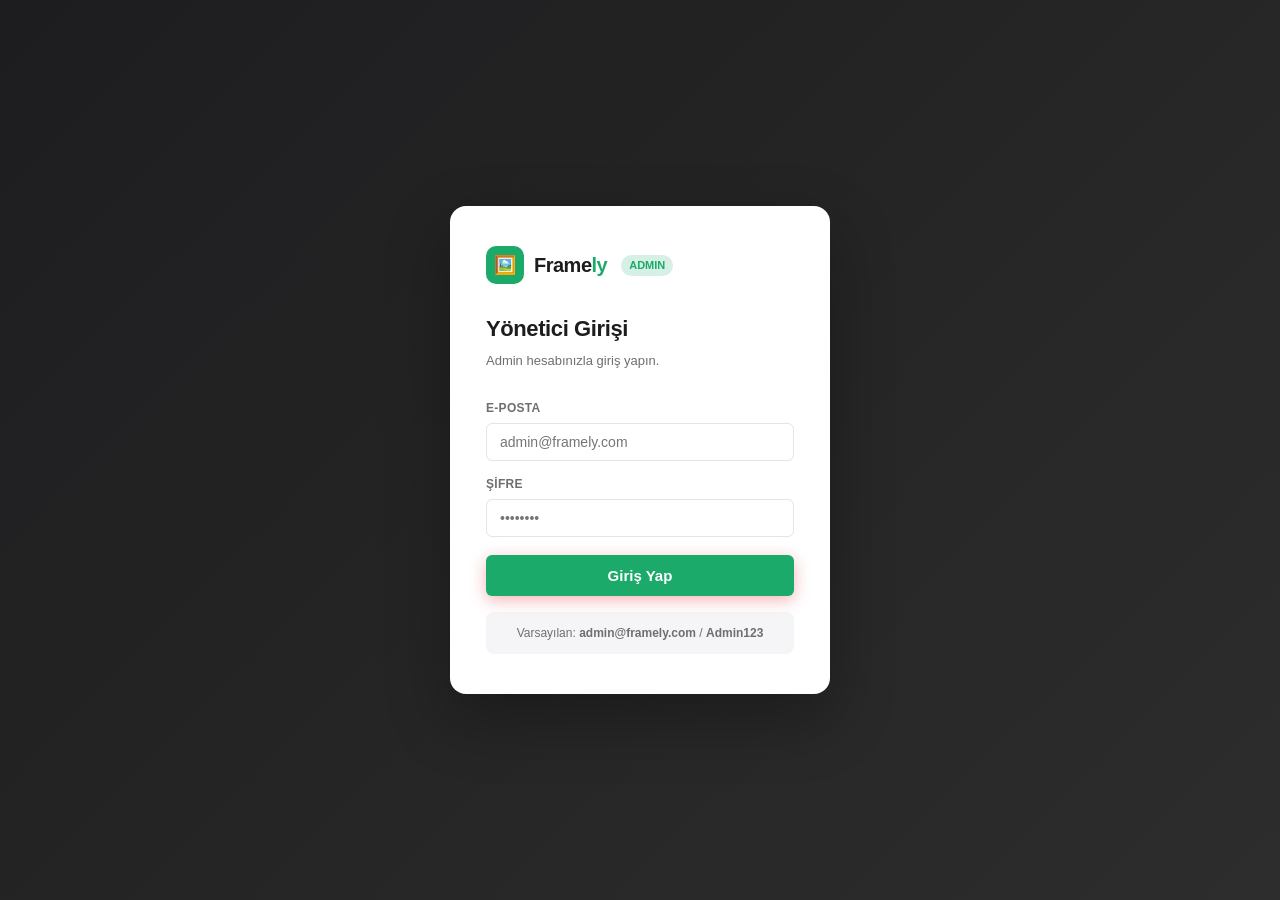
==== admin.html @ cc240ea6 "ilk yukleme" ====
<!DOCTYPE html>
<html lang="tr">
<head>
  <meta charset="UTF-8">
  <meta name="viewport" content="width=device-width, initial-scale=1.0">
  <title>Framely Admin</title>
  <link rel="stylesheet" href="css/admin.css?v=3">
</head>
<body>

<!-- ── LOGIN SCREEN ─────────────────────────────────────────── -->
<div id="loginScreen" style="display:none">
  <div class="login-card">
    <div class="login-logo">
      <div class="login-logo-mark">🖼️</div>
      <span class="login-logo-text">Frame<span>ly</span></span>
      <span class="login-badge">ADMIN</span>
    </div>
    <div class="login-title">Yönetici Girişi</div>
    <div class="login-sub">Admin hesabınızla giriş yapın.</div>

    <form id="loginForm">
      <div class="login-field">
        <label>E-posta</label>
        <input id="loginEmail" type="email" placeholder="admin@framely.com" required autocomplete="email">
      </div>
      <div class="login-field">
        <label>Şifre</label>
        <input id="loginPass" type="password" placeholder="••••••••" required autocomplete="current-password">
      </div>
      <div id="loginError" class="login-error"></div>
      <button type="submit" class="btn-login">Giriş Yap</button>
    </form>

    <div style="margin-top:16px;padding:12px;background:#f5f5f7;border-radius:8px;font-size:12px;color:#6E6E73;text-align:center">
      Varsayılan: <strong>admin@framely.com</strong> / <strong>Admin123</strong>
    </div>
  </div>
</div>

<!-- ── ADMIN APP ─────────────────────────────────────────────── -->
<div id="adminApp">

  <!-- Sidebar -->
  <aside class="admin-sidebar">
    <div class="sidebar-brand">
      <div class="sidebar-logo-mark">🖼️</div>
      <span class="sidebar-logo-text">Frame<span>ly</span></span>
      <span class="sidebar-badge">ADMIN</span>
    </div>

    <nav class="sidebar-nav">
      <div class="nav-section-label">Genel</div>
      <button class="nav-item" data-tab="dashboard">
        <span class="nav-icon">📊</span> Dashboard
      </button>

      <div class="nav-section-label">Yönetim</div>
      <button class="nav-item" data-tab="orders">
        <span class="nav-icon">📦</span> Siparişler
        <span class="nav-badge" id="orderNavBadge" style="display:none">0</span>
      </button>
      <button class="nav-item" data-tab="products">
        <span class="nav-icon">🖼️</span> Ürünler
      </button>
      <button class="nav-item" data-tab="users">
        <span class="nav-icon">👥</span> Kullanıcılar
      </button>

      <div class="nav-section-label">Sistem</div>
      <button class="nav-item" data-tab="settings">
        <span class="nav-icon">⚙️</span> Ayarlar
      </button>
    </nav>
  </aside>

  <!-- Top Header -->
  <header class="admin-header">
    <span id="headerTitle" class="header-title">Dashboard</span>
    <span id="headerEmail" class="header-user"></span>
    <button id="btnSignout" class="btn-signout">Çıkış Yap</button>
  </header>

  <!-- Content -->
  <main class="admin-content">

    <!-- DASHBOARD ──────────────────────────────────────────── -->
    <div id="pane-dashboard" class="content-pane">
      <div class="pane-header">
        <div>
          <div class="pane-title">Dashboard</div>
          <div class="pane-sub">Genel bakış ve özet istatistikler</div>
        </div>
        <a href="/" target="_blank" class="btn btn-ghost">🔗 Siteyi Görüntüle</a>
      </div>

      <!-- Stats -->
      <div class="stats-grid">
        <div class="stat-card">
          <div class="stat-icon red">📦</div>
          <div class="stat-info">
            <div class="stat-value" id="stat-orders">0</div>
            <div class="stat-label">Toplam Sipariş</div>
          </div>
        </div>
        <div class="stat-card">
          <div class="stat-icon green">💰</div>
          <div class="stat-info">
            <div class="stat-value" id="stat-revenue">0 ₺</div>
            <div class="stat-label">Toplam Ciro</div>
          </div>
        </div>
        <div class="stat-card">
          <div class="stat-icon blue">👥</div>
          <div class="stat-info">
            <div class="stat-value" id="stat-users">0</div>
            <div class="stat-label">Kayıtlı Kullanıcı</div>
          </div>
        </div>
        <div class="stat-card">
          <div class="stat-icon purple">🖼️</div>
          <div class="stat-info">
            <div class="stat-value" id="stat-products">0</div>
            <div class="stat-label">Aktif Ürün</div>
          </div>
        </div>
      </div>

      <!-- Pending alert -->
      <div id="pendingAlert" style="background:var(--yellow-bg);border:1px solid #ffe0a0;border-radius:10px;padding:14px 18px;margin-bottom:20px;display:flex;align-items:center;gap:10px;font-size:13px">
        <span style="font-size:20px">⏳</span>
        <div><strong><span id="stat-pending">0</span> sipariş</strong> hazırlanmayı bekliyor.</div>
        <button class="btn btn-ghost btn-sm" style="margin-left:auto" onclick="switchTab('orders');document.getElementById('orderFilter').value='Hazırlanıyor';orderFilter='Hazırlanıyor';renderOrders()">Görüntüle →</button>
      </div>

      <!-- Recent orders -->
      <div class="table-card">
        <div class="table-header">
          <div class="table-title">Son Siparişler</div>
          <button class="btn btn-ghost btn-sm" onclick="switchTab('orders')">Tümünü Gör →</button>
        </div>
        <table>
          <thead>
            <tr>
              <th>Sipariş No</th>
              <th>Müşteri</th>
              <th>Ürün</th>
              <th>Tutar</th>
              <th>Durum</th>
            </tr>
          </thead>
          <tbody id="recentOrdersBody">
            <tr><td colspan="5"><div class="empty-state"><div class="empty-icon">📦</div><div class="empty-title">Henüz sipariş yok</div></div></td></tr>
          </tbody>
        </table>
      </div>
    </div>

    <!-- ORDERS ─────────────────────────────────────────────── -->
    <div id="pane-orders" class="content-pane">
      <div class="pane-header">
        <div>
          <div class="pane-title">Siparişler</div>
          <div class="pane-sub">Tüm müşteri siparişleri ve durumları</div>
        </div>
      </div>

      <div class="table-card">
        <div class="table-header">
          <div class="table-title">Sipariş Listesi</div>
          <div class="table-tools">
            <input id="orderSearch" class="search-input" type="text" placeholder="Ara...">
            <select id="orderFilter" class="filter-select">
              <option value="all">Tüm Durumlar</option>
              <option value="Hazırlanıyor">Hazırlanıyor</option>
              <option value="Baskıda">Baskıda</option>
              <option value="Kargoda">Kargoda</option>
              <option value="Teslim Edildi">Teslim Edildi</option>
              <option value="İptal">İptal</option>
            </select>
          </div>
        </div>
        <table>
          <thead>
            <tr>
              <th>Sipariş No</th>
              <th>Müşteri</th>
              <th>Ürün</th>
              <th>Tutar</th>
              <th>Durum</th>
              <th>Tarih</th>
              <th>İşlemler</th>
            </tr>
          </thead>
          <tbody id="ordersBody">
            <tr><td colspan="7"><div class="empty-state"><div class="empty-icon">📦</div><div class="empty-title">Sipariş bulunamadı</div></div></td></tr>
          </tbody>
        </table>
      </div>
    </div>

    <!-- PRODUCTS ───────────────────────────────────────────── -->
    <div id="pane-products" class="content-pane">
      <div class="pane-header">
        <div>
          <div class="pane-title">Ürünler</div>
          <div class="pane-sub" id="productCount">0 ürün</div>
        </div>
        <div style="display:flex;gap:10px;align-items:center">
          <input id="productSearch" class="search-input" type="text" placeholder="Ürün ara...">
          <button id="btnNewProduct" class="btn btn-primary">+ Yeni Ürün</button>
        </div>
      </div>

      <div id="productsGrid" class="products-grid"></div>
    </div>

    <!-- USERS ──────────────────────────────────────────────── -->
    <div id="pane-users" class="content-pane">
      <div class="pane-header">
        <div>
          <div class="pane-title">Kullanıcılar</div>
          <div class="pane-sub">Kayıtlı müşteriler</div>
        </div>
        <input id="userSearch" class="search-input" type="text" placeholder="İsim veya e-posta ara...">
      </div>

      <div class="table-card">
        <table>
          <thead>
            <tr>
              <th>Kullanıcı</th>
              <th>E-posta</th>
              <th>Siparişler</th>
              <th>Toplam Harcama</th>
              <th>Kayıt Tarihi</th>
            </tr>
          </thead>
          <tbody id="usersBody">
            <tr><td colspan="5"><div class="empty-state"><div class="empty-icon">👤</div><div class="empty-title">Kullanıcı bulunamadı</div></div></td></tr>
          </tbody>
        </table>
      </div>
    </div>

    <!-- SETTINGS ───────────────────────────────────────────── -->
    <div id="pane-settings" class="content-pane">
      <div class="pane-header">
        <div>
          <div class="pane-title">Ayarlar</div>
          <div class="pane-sub">Admin hesap bilgileri</div>
        </div>
      </div>

      <div style="max-width:480px">
        <div class="table-card" style="padding:24px">
          <div class="table-title" style="margin-bottom:20px">Admin Hesap Bilgileri</div>
          <form id="settingsForm">
            <div class="form-group">
              <label>Admin E-postası</label>
              <input id="settingEmail" class="form-input" type="email" required>
            </div>
            <div class="form-group">
              <label>Yeni Şifre <span style="font-weight:400;text-transform:none">(boş bırakırsanız değişmez)</span></label>
              <input id="settingPass" class="form-input" type="password" placeholder="••••••••" minlength="6" autocomplete="new-password">
            </div>
            <div class="form-group">
              <label>Şifre Tekrar</label>
              <input id="settingPassConfirm" class="form-input" type="password" placeholder="••••••••" autocomplete="new-password">
            </div>
            <button type="submit" class="btn btn-primary">Kaydet</button>
          </form>
        </div>

        <div class="table-card" style="padding:24px;margin-top:16px">
          <div class="table-title" style="margin-bottom:8px">Veri Yönetimi</div>
          <div style="font-size:13px;color:var(--text-muted);margin-bottom:16px">LocalStorage'daki verileri sıfırlama işlemleri.</div>
          <div style="display:flex;flex-direction:column;gap:10px">
            <button class="btn btn-danger" onclick="if(confirm('Tüm siparişler silinecek!')){localStorage.removeItem('framely:orders');showToast('Siparişler temizlendi')}">🗑️ Tüm Siparişleri Sil</button>
            <button class="btn btn-danger" onclick="if(confirm('Ürünler varsayılana sıfırlanacak!')){localStorage.removeItem('framely:products');renderProducts();showToast('Ürünler varsayılana sıfırlandı')}">↺ Ürünleri Varsayılana Sıfırla</button>
          </div>
        </div>
      </div>
    </div>

  </main>
</div>

<!-- ── ORDER DETAIL MODAL ────────────────────────────────────── -->
<div id="orderDetailModal" class="modal-overlay">
  <div class="modal" style="max-width:600px">
    <div class="modal-header">
      <div class="modal-title">Sipariş Detayı</div>
      <button class="modal-close" onclick="closeModal('orderDetailModal')">✕</button>
    </div>
    <div class="modal-body">
      <div style="font-family:monospace;font-size:13px;color:var(--text-muted);margin-bottom:16px" id="orderDetailId"></div>

      <div class="order-detail-grid">
        <div class="detail-block">
          <div class="detail-label">Müşteri</div>
          <div class="detail-value" id="orderDetailName"></div>
          <div class="detail-sub" id="orderDetailEmail"></div>
        </div>
        <div class="detail-block">
          <div class="detail-label">Sipariş Tarihi</div>
          <div class="detail-value" id="orderDetailDate"></div>
        </div>
        <div class="detail-block">
          <div class="detail-label">Ürün</div>
          <div class="detail-value" id="orderDetailPreset"></div>
          <div class="detail-sub" id="orderDetailDesc"></div>
        </div>
        <div class="detail-block">
          <div class="detail-label">Ödeme</div>
          <div class="detail-value" id="orderDetailTotal"></div>
          <div class="detail-sub">Kart: <span id="orderDetailCard"></span></div>
        </div>
        <div class="detail-block full">
          <div class="detail-label">Teslimat Adresi</div>
          <div class="detail-value" id="orderDetailAddress"></div>
        </div>
      </div>

      <div style="background:var(--bg);border-radius:10px;padding:16px">
        <div class="detail-label" style="margin-bottom:10px">Sipariş Durumu</div>
        <div class="status-select-group">
          <label>Durum:</label>
          <select id="orderDetailStatus" class="filter-select" style="flex:1">
            <option value="Hazırlanıyor">⏳ Hazırlanıyor</option>
            <option value="Baskıda">🖨️ Baskıda</option>
            <option value="Kargoda">🚚 Kargoda</option>
            <option value="Teslim Edildi">✅ Teslim Edildi</option>
            <option value="İptal">❌ İptal</option>
          </select>
        </div>
      </div>
    </div>
    <div class="modal-footer">
      <button class="btn btn-ghost" onclick="closeModal('orderDetailModal')">İptal</button>
      <button id="btnSaveOrderStatus" class="btn btn-primary">Durumu Kaydet</button>
    </div>
  </div>
</div>

<!-- ── PRODUCT MODAL ─────────────────────────────────────────── -->
<div id="productModal" class="modal-overlay">
  <div class="modal">
    <div class="modal-header">
      <div id="productModalTitle" class="modal-title">Yeni Ürün Ekle</div>
      <button class="modal-close" onclick="closeModal('productModal')">✕</button>
    </div>
    <div class="modal-body">
      <form id="productForm" onsubmit="return false">
        <div class="form-row">
          <div class="form-group">
            <label>Ürün Adı *</label>
            <input id="pName" class="form-input" type="text" placeholder="Klasik 50" required>
          </div>
          <div class="form-group">
            <label>İkon / Emoji</label>
            <input id="pIcon" class="form-input" type="text" placeholder="🖼️">
            <div class="form-hint">Tek emoji veya kısa metin (örn: A3)</div>
          </div>
        </div>

        <div class="form-group">
          <label>Açıklama *</label>
          <input id="pDesc" class="form-input" type="text" placeholder="30x45 cm Poster" required>
        </div>

        <div class="form-row">
          <div class="form-group">
            <label>Fiyat (TL) *</label>
            <input id="pPrice" class="form-input" type="number" min="1" placeholder="179" required>
          </div>
          <div class="form-group">
            <label>Yönelim</label>
            <select id="pOrient" class="form-select">
              <option value="portrait">Dikey (Portrait)</option>
              <option value="landscape">Yatay (Landscape)</option>
            </select>
          </div>
        </div>

        <div style="background:var(--bg);border-radius:8px;padding:16px;margin-bottom:16px">
          <div style="font-size:12px;font-weight:700;color:var(--text-muted);text-transform:uppercase;letter-spacing:.4px;margin-bottom:12px">Grid Yapısı</div>
          <div class="form-row">
            <div class="form-group" style="margin-bottom:0">
              <label>Sütun Sayısı *</label>
              <input id="pCols" class="form-input" type="number" min="1" max="20" placeholder="5" required>
              <div class="form-hint">Yatay hücre sayısı</div>
            </div>
            <div class="form-group" style="margin-bottom:0">
              <label>Satır Sayısı *</label>
              <input id="pRows" class="form-input" type="number" min="1" max="20" placeholder="10" required>
              <div class="form-hint">Dikey hücre sayısı</div>
            </div>
          </div>
          <div style="margin-top:12px;font-size:12px;color:var(--text-muted)">
            → <strong id="cellCountPreview">0</strong> fotoğraf kapasitesi
          </div>
        </div>

        <div class="form-row">
          <div class="form-group">
            <label>Hücre Boşluğu (px)</label>
            <input id="pGap" class="form-input" type="number" min="0" max="20" placeholder="4">
          </div>
          <div class="form-group">
            <label>Kenarlık (px)</label>
            <input id="pPad" class="form-input" type="number" min="0" max="40" placeholder="12">
          </div>
        </div>

        <div class="form-group">
          <label>Durum</label>
          <select id="pActive" class="form-select">
            <option value="true">Aktif (Sitede görünür)</option>
            <option value="false">Pasif (Sitede gizli)</option>
          </select>
        </div>
      </form>
    </div>
    <div class="modal-footer">
      <button class="btn btn-ghost" onclick="closeModal('productModal')">İptal</button>
      <button id="btnSaveProduct" class="btn btn-primary">Kaydet</button>
    </div>
  </div>
</div>

<!-- ── TOAST ─────────────────────────────────────────────────── -->
<div id="toast" class="toast">
  <span class="toast-icon"></span>
  <span class="toast-msg"></span>
</div>

<script src="js/admin.js"></script>
<script>
  // Live cell count preview in product modal
  ['pCols','pRows'].forEach(id => {
    document.getElementById(id).addEventListener('input', () => {
      const c = parseInt(document.getElementById('pCols').value) || 0;
      const r = parseInt(document.getElementById('pRows').value) || 0;
      document.getElementById('cellCountPreview').textContent = c * r;
    });
  });
</script>
</body>
</html>
---- css/admin.css ----
/* ── ADMIN PANEL STYLES ─────────────────────────────────────── */
*, *::before, *::after { margin: 0; padding: 0; box-sizing: border-box; }

:root {
  --bg:          #F5F5F7;
  --surface:     #ffffff;
  --border:      #E5E5E7;
  --text:        #1D1D1F;
  --text-muted:  #6E6E73;
  --accent:      #1BAA6A;
  --accent-dark: #14834F;
  --accent-bg:   #D6F0E5;
  --sidebar-bg:  #1D1D1F;
  --sidebar-w:   220px;
  --header-h:    56px;
  --radius:      10px;
  --radius-sm:   6px;
  --shadow:      0 1px 3px rgba(0,0,0,.08), 0 1px 2px rgba(0,0,0,.04);
  --shadow-md:   0 4px 16px rgba(0,0,0,.10), 0 1px 4px rgba(0,0,0,.05);
  --green:       #34C759;
  --green-bg:    #E8F8ED;
  --blue:        #007AFF;
  --blue-bg:     #E5F0FF;
  --yellow:      #FF9500;
  --yellow-bg:   #FFF3E0;
  --purple:      #AF52DE;
  --purple-bg:   #F5E8FF;
}

body {
  font-family: -apple-system, BlinkMacSystemFont, 'Segoe UI', sans-serif;
  background: var(--bg);
  color: var(--text);
  font-size: 14px;
  line-height: 1.5;
}

/* ── LOGIN ──────────────────────────────────────────────────── */
#loginScreen {
  min-height: 100vh;
  display: flex;
  align-items: center;
  justify-content: center;
  background: linear-gradient(135deg, #1D1D1F 0%, #2D2D2D 100%);
}

.login-card {
  background: var(--surface);
  border-radius: 16px;
  padding: 40px 36px;
  width: 380px;
  box-shadow: 0 24px 64px rgba(0,0,0,.3);
}

.login-logo {
  display: flex;
  align-items: center;
  gap: 10px;
  margin-bottom: 28px;
}

.login-logo-mark {
  width: 38px;
  height: 38px;
  background: var(--accent);
  border-radius: 10px;
  display: flex;
  align-items: center;
  justify-content: center;
  font-size: 18px;
}

.login-logo-text {
  font-size: 20px;
  font-weight: 700;
  letter-spacing: -.5px;
}

.login-logo-text span { color: var(--accent); }

.login-badge {
  font-size: 11px;
  font-weight: 600;
  background: var(--accent-bg);
  color: var(--accent);
  padding: 2px 8px;
  border-radius: 20px;
  margin-left: 4px;
}

.login-title {
  font-size: 22px;
  font-weight: 700;
  letter-spacing: -.4px;
  margin-bottom: 6px;
}

.login-sub {
  font-size: 13px;
  color: var(--text-muted);
  margin-bottom: 28px;
}

.login-field {
  margin-bottom: 14px;
}

.login-field label {
  display: block;
  font-size: 12px;
  font-weight: 600;
  color: var(--text-muted);
  margin-bottom: 6px;
  text-transform: uppercase;
  letter-spacing: .3px;
}

.login-field input {
  width: 100%;
  padding: 10px 13px;
  border: 1.5px solid var(--border);
  border-radius: var(--radius-sm);
  font-size: 14px;
  transition: border-color .15s, box-shadow .15s;
  outline: none;
  background: var(--surface);
  color: var(--text);
}

.login-field input:focus {
  border-color: var(--accent);
  box-shadow: 0 0 0 3px rgba(232,64,64,.15);
}

.login-error {
  font-size: 13px;
  color: var(--accent-dark);
  background: var(--accent-bg);
  border: 1px solid #f5c6c0;
  border-radius: var(--radius-sm);
  padding: 10px 13px;
  margin-bottom: 14px;
  display: none;
}

.login-error.visible { display: block; }

.btn-login {
  width: 100%;
  padding: 12px;
  background: var(--accent);
  color: #fff;
  border: none;
  border-radius: var(--radius-sm);
  font-size: 15px;
  font-weight: 600;
  cursor: pointer;
  transition: background .15s, transform .1s, box-shadow .15s;
  box-shadow: 0 4px 16px rgba(232,64,64,.4);
  margin-top: 4px;
}

.btn-login:hover {
  background: var(--accent-dark);
  transform: translateY(-1px);
  box-shadow: 0 6px 20px rgba(232,64,64,.5);
}

/* ── MAIN LAYOUT ────────────────────────────────────────────── */
#adminApp { display: none; min-height: 100vh; }

.admin-header {
  position: fixed;
  top: 0;
  left: 0;
  right: 0;
  height: var(--header-h);
  background: var(--sidebar-bg);
  display: flex;
  align-items: center;
  padding: 0 20px 0 var(--sidebar-w);
  z-index: 100;
  border-bottom: 1px solid rgba(255,255,255,.06);
  gap: 12px;
}

.header-title {
  font-size: 14px;
  font-weight: 600;
  color: rgba(255,255,255,.7);
  flex: 1;
}

.header-user {
  font-size: 13px;
  color: rgba(255,255,255,.5);
}

.btn-signout {
  font-size: 12px;
  font-weight: 600;
  color: rgba(255,255,255,.5);
  background: rgba(255,255,255,.07);
  border: 1px solid rgba(255,255,255,.1);
  border-radius: 6px;
  padding: 6px 12px;
  cursor: pointer;
  transition: all .15s;
}

.btn-signout:hover {
  background: rgba(255,255,255,.12);
  color: #fff;
}

/* ── SIDEBAR ────────────────────────────────────────────────── */
.admin-sidebar {
  position: fixed;
  top: 0;
  left: 0;
  width: var(--sidebar-w);
  height: 100vh;
  background: var(--sidebar-bg);
  padding-top: var(--header-h);
  border-right: 1px solid rgba(255,255,255,.06);
  z-index: 90;
  display: flex;
  flex-direction: column;
}

.sidebar-brand {
  padding: 20px 16px 8px;
  display: flex;
  align-items: center;
  gap: 9px;
  border-bottom: 1px solid rgba(255,255,255,.06);
  margin-bottom: 8px;
  position: absolute;
  top: 0;
  left: 0;
  right: 0;
  height: var(--header-h);
}

.sidebar-logo-mark {
  width: 30px;
  height: 30px;
  background: var(--accent);
  border-radius: 8px;
  display: flex;
  align-items: center;
  justify-content: center;
  font-size: 14px;
  flex-shrink: 0;
}

.sidebar-logo-text {
  font-size: 16px;
  font-weight: 700;
  color: #fff;
  letter-spacing: -.4px;
}

.sidebar-logo-text span { color: var(--accent); }

.sidebar-badge {
  font-size: 9px;
  font-weight: 700;
  background: var(--accent);
  color: #fff;
  padding: 2px 6px;
  border-radius: 4px;
  letter-spacing: .3px;
}

.sidebar-nav {
  padding: 8px 10px;
  flex: 1;
  overflow-y: auto;
}

.nav-section-label {
  font-size: 10px;
  font-weight: 700;
  color: rgba(255,255,255,.3);
  text-transform: uppercase;
  letter-spacing: .8px;
  padding: 12px 8px 6px;
}

.nav-item {
  display: flex;
  align-items: center;
  gap: 10px;
  padding: 9px 10px;
  border-radius: 8px;
  color: rgba(255,255,255,.55);
  cursor: pointer;
  transition: all .15s;
  font-size: 13px;
  font-weight: 500;
  border: none;
  background: none;
  width: 100%;
  text-align: left;
  margin-bottom: 2px;
}

.nav-item:hover {
  background: rgba(255,255,255,.07);
  color: rgba(255,255,255,.85);
}

.nav-item.active {
  background: var(--accent);
  color: #fff;
}

.nav-item .nav-icon {
  font-size: 15px;
  width: 20px;
  text-align: center;
  flex-shrink: 0;
}

.nav-badge {
  margin-left: auto;
  background: var(--accent);
  color: #fff;
  font-size: 10px;
  font-weight: 700;
  min-width: 18px;
  height: 18px;
  border-radius: 9px;
  display: flex;
  align-items: center;
  justify-content: center;
  padding: 0 5px;
}

.nav-item.active .nav-badge {
  background: rgba(255,255,255,.25);
}

/* ── MAIN CONTENT ───────────────────────────────────────────── */
.admin-content {
  margin-left: var(--sidebar-w);
  padding-top: var(--header-h);
  min-height: 100vh;
}

.content-pane {
  display: none;
  padding: 28px;
}

.content-pane.active { display: block; }

.pane-header {
  display: flex;
  align-items: center;
  justify-content: space-between;
  margin-bottom: 24px;
  flex-wrap: wrap;
  gap: 12px;
}

.pane-title {
  font-size: 22px;
  font-weight: 700;
  letter-spacing: -.4px;
}

.pane-sub {
  font-size: 13px;
  color: var(--text-muted);
  margin-top: 2px;
}

/* ── BUTTONS ────────────────────────────────────────────────── */
.btn {
  display: inline-flex;
  align-items: center;
  gap: 6px;
  padding: 8px 16px;
  border-radius: var(--radius-sm);
  font-size: 13px;
  font-weight: 600;
  cursor: pointer;
  transition: all .15s;
  border: none;
  text-decoration: none;
  white-space: nowrap;
}

.btn-primary {
  background: var(--accent);
  color: #fff;
  box-shadow: 0 2px 8px rgba(232,64,64,.3);
}

.btn-primary:hover {
  background: var(--accent-dark);
  transform: translateY(-1px);
  box-shadow: 0 4px 12px rgba(232,64,64,.4);
}

.btn-ghost {
  background: var(--surface);
  color: var(--text);
  border: 1.5px solid var(--border);
}

.btn-ghost:hover { background: var(--bg); }

.btn-danger {
  background: var(--accent-bg);
  color: var(--accent-dark);
  border: 1px solid #f5c6c0;
}

.btn-danger:hover { background: #fcd7d5; }

.btn-sm {
  padding: 5px 10px;
  font-size: 12px;
}

/* ── STAT CARDS ─────────────────────────────────────────────── */
.stats-grid {
  display: grid;
  grid-template-columns: repeat(4, 1fr);
  gap: 16px;
  margin-bottom: 28px;
}

.stat-card {
  background: var(--surface);
  border-radius: var(--radius);
  padding: 20px;
  box-shadow: var(--shadow);
  border: 1px solid var(--border);
  display: flex;
  align-items: flex-start;
  gap: 14px;
}

.stat-icon {
  width: 44px;
  height: 44px;
  border-radius: 10px;
  display: flex;
  align-items: center;
  justify-content: center;
  font-size: 20px;
  flex-shrink: 0;
}

.stat-icon.red    { background: var(--accent-bg); }
.stat-icon.green  { background: var(--green-bg); }
.stat-icon.blue   { background: var(--blue-bg); }
.stat-icon.purple { background: var(--purple-bg); }
.stat-icon.yellow { background: var(--yellow-bg); }

.stat-info {}
.stat-value {
  font-size: 24px;
  font-weight: 700;
  letter-spacing: -.5px;
  line-height: 1.2;
}

.stat-label {
  font-size: 12px;
  color: var(--text-muted);
  margin-top: 2px;
}

/* ── TABLES ─────────────────────────────────────────────────── */
.table-card {
  background: var(--surface);
  border-radius: var(--radius);
  box-shadow: var(--shadow);
  border: 1px solid var(--border);
  overflow: hidden;
}

.table-header {
  display: flex;
  align-items: center;
  justify-content: space-between;
  padding: 16px 20px;
  border-bottom: 1px solid var(--border);
  flex-wrap: wrap;
  gap: 10px;
}

.table-title {
  font-size: 15px;
  font-weight: 700;
}

.table-tools {
  display: flex;
  align-items: center;
  gap: 8px;
}

.search-input {
  padding: 7px 12px 7px 32px;
  border: 1.5px solid var(--border);
  border-radius: var(--radius-sm);
  font-size: 13px;
  outline: none;
  background: var(--bg) url("data:image/svg+xml,%3Csvg xmlns='http://www.w3.org/2000/svg' width='14' height='14' viewBox='0 0 24 24' fill='none' stroke='%236E6E73' stroke-width='2'%3E%3Ccircle cx='11' cy='11' r='8'/%3E%3Cpath d='m21 21-4.35-4.35'/%3E%3C/svg%3E") no-repeat 10px center;
  width: 200px;
  transition: border-color .15s;
}

.search-input:focus { border-color: var(--accent); }

.filter-select {
  padding: 7px 28px 7px 10px;
  border: 1.5px solid var(--border);
  border-radius: var(--radius-sm);
  font-size: 13px;
  outline: none;
  background: var(--bg);
  cursor: pointer;
  appearance: none;
  background-image: url("data:image/svg+xml,%3Csvg xmlns='http://www.w3.org/2000/svg' width='12' height='12' viewBox='0 0 24 24' fill='none' stroke='%236E6E73' stroke-width='2'%3E%3Cpath d='M6 9l6 6 6-6'/%3E%3C/svg%3E");
  background-repeat: no-repeat;
  background-position: right 8px center;
}

.filter-select:focus { border-color: var(--accent); outline: none; }

table {
  width: 100%;
  border-collapse: collapse;
}

th {
  text-align: left;
  padding: 10px 16px;
  font-size: 11px;
  font-weight: 700;
  color: var(--text-muted);
  text-transform: uppercase;
  letter-spacing: .4px;
  border-bottom: 1px solid var(--border);
  background: var(--bg);
  white-space: nowrap;
}

td {
  padding: 12px 16px;
  border-bottom: 1px solid var(--border);
  font-size: 13px;
  vertical-align: middle;
}

tr:last-child td { border-bottom: none; }
tr:hover td { background: var(--bg); }

.td-actions { display: flex; gap: 6px; align-items: center; }

/* ── STATUS BADGES ──────────────────────────────────────────── */
.status-badge {
  display: inline-flex;
  align-items: center;
  gap: 5px;
  padding: 3px 9px;
  border-radius: 20px;
  font-size: 11px;
  font-weight: 600;
  white-space: nowrap;
}

.status-badge::before {
  content: '';
  width: 6px;
  height: 6px;
  border-radius: 50%;
  background: currentColor;
  flex-shrink: 0;
}

.status-hazirlaniyor { background: var(--yellow-bg); color: var(--yellow); }
.status-baskida      { background: var(--blue-bg);   color: var(--blue); }
.status-kargoda      { background: var(--purple-bg); color: var(--purple); }
.status-teslim       { background: var(--green-bg);  color: var(--green); }
.status-iptal        { background: #f5f5f5;          color: #999; }

/* ── PRODUCTS GRID ──────────────────────────────────────────── */
.products-grid {
  display: grid;
  grid-template-columns: repeat(auto-fill, minmax(260px, 1fr));
  gap: 16px;
}

.product-card {
  background: var(--surface);
  border-radius: var(--radius);
  box-shadow: var(--shadow);
  border: 1px solid var(--border);
  overflow: hidden;
  transition: box-shadow .15s, transform .15s;
}

.product-card:hover {
  box-shadow: var(--shadow-md);
  transform: translateY(-2px);
}

.product-card-preview {
  height: 130px;
  background: var(--bg);
  display: flex;
  align-items: center;
  justify-content: center;
  position: relative;
  overflow: hidden;
}

.product-preview-grid {
  display: grid;
  gap: 2px;
  padding: 8px;
  width: 100px;
  height: 110px;
}

.product-preview-cell {
  background: var(--border);
  border-radius: 1px;
}

.product-preview-cell:nth-child(3n+1) { background: #A8D8C0; }
.product-preview-cell:nth-child(3n+2) { background: #E8E8F0; }
.product-preview-cell:nth-child(3n+3) { background: #C5E8D0; }

.product-card-body {
  padding: 16px;
}

.product-card-header {
  display: flex;
  align-items: flex-start;
  justify-content: space-between;
  gap: 8px;
  margin-bottom: 8px;
}

.product-icon {
  width: 34px;
  height: 34px;
  background: var(--accent-bg);
  border-radius: 8px;
  display: flex;
  align-items: center;
  justify-content: center;
  font-size: 16px;
  flex-shrink: 0;
}

.product-name {
  font-size: 14px;
  font-weight: 700;
  letter-spacing: -.2px;
}

.product-desc {
  font-size: 12px;
  color: var(--text-muted);
  margin-bottom: 10px;
}

.product-meta {
  display: flex;
  align-items: center;
  justify-content: space-between;
  margin-bottom: 14px;
}

.product-price {
  font-size: 18px;
  font-weight: 800;
  color: var(--accent);
  letter-spacing: -.4px;
}

.product-cells {
  font-size: 12px;
  color: var(--text-muted);
  background: var(--bg);
  padding: 3px 8px;
  border-radius: 4px;
}

.product-actions {
  display: flex;
  gap: 8px;
}

.product-status-badge {
  display: inline-flex;
  align-items: center;
  gap: 4px;
  padding: 2px 7px;
  border-radius: 4px;
  font-size: 10px;
  font-weight: 700;
  text-transform: uppercase;
  letter-spacing: .3px;
}

.product-status-badge.active   { background: var(--green-bg);  color: var(--green); }
.product-status-badge.inactive { background: var(--bg);       color: var(--text-muted); border: 1px solid var(--border); }

/* ── MODAL ──────────────────────────────────────────────────── */
.modal-overlay {
  display: none;
  position: fixed;
  inset: 0;
  background: rgba(0,0,0,.5);
  backdrop-filter: blur(4px);
  -webkit-backdrop-filter: blur(4px);
  z-index: 1000;
  align-items: center;
  justify-content: center;
  padding: 20px;
}

.modal-overlay.open { display: flex; }

.modal {
  background: var(--surface);
  border-radius: 14px;
  width: 100%;
  max-width: 560px;
  max-height: 90vh;
  overflow-y: auto;
  box-shadow: 0 24px 64px rgba(0,0,0,.25);
}

.modal-header {
  display: flex;
  align-items: center;
  justify-content: space-between;
  padding: 20px 24px 16px;
  border-bottom: 1px solid var(--border);
  position: sticky;
  top: 0;
  background: var(--surface);
  z-index: 1;
}

.modal-title { font-size: 17px; font-weight: 700; }

.modal-close {
  width: 30px;
  height: 30px;
  border-radius: 8px;
  background: var(--bg);
  border: none;
  cursor: pointer;
  display: flex;
  align-items: center;
  justify-content: center;
  font-size: 18px;
  color: var(--text-muted);
  transition: background .15s;
}

.modal-close:hover { background: var(--border); }

.modal-body { padding: 24px; }

.modal-footer {
  display: flex;
  gap: 10px;
  justify-content: flex-end;
  padding: 16px 24px;
  border-top: 1px solid var(--border);
}

/* ── FORM ───────────────────────────────────────────────────── */
.form-row {
  display: grid;
  grid-template-columns: 1fr 1fr;
  gap: 14px;
}

.form-group {
  margin-bottom: 16px;
}

.form-group label {
  display: block;
  font-size: 11px;
  font-weight: 700;
  color: var(--text-muted);
  text-transform: uppercase;
  letter-spacing: .4px;
  margin-bottom: 6px;
}

.form-input, .form-select {
  width: 100%;
  padding: 9px 12px;
  border: 1.5px solid var(--border);
  border-radius: var(--radius-sm);
  font-size: 13px;
  outline: none;
  background: var(--surface);
  color: var(--text);
  transition: border-color .15s, box-shadow .15s;
}

.form-input:focus, .form-select:focus {
  border-color: var(--accent);
  box-shadow: 0 0 0 3px rgba(232,64,64,.12);
}

.form-hint {
  font-size: 11px;
  color: var(--text-muted);
  margin-top: 4px;
}

/* ── ORDER DETAIL MODAL ─────────────────────────────────────── */
.order-detail-grid {
  display: grid;
  grid-template-columns: 1fr 1fr;
  gap: 14px;
  margin-bottom: 20px;
}

.detail-block {
  background: var(--bg);
  border-radius: 8px;
  padding: 14px;
}

.detail-block.full { grid-column: 1/-1; }

.detail-label {
  font-size: 10px;
  font-weight: 700;
  color: var(--text-muted);
  text-transform: uppercase;
  letter-spacing: .4px;
  margin-bottom: 6px;
}

.detail-value {
  font-size: 14px;
  font-weight: 600;
}

.detail-sub {
  font-size: 12px;
  color: var(--text-muted);
  margin-top: 2px;
}

.status-select-group {
  display: flex;
  gap: 8px;
  align-items: center;
  margin-top: 16px;
}

.status-select-group label {
  font-size: 13px;
  font-weight: 600;
  white-space: nowrap;
}

/* ── USER TABLE ─────────────────────────────────────────────── */
.user-avatar {
  width: 32px;
  height: 32px;
  border-radius: 50%;
  background: var(--accent);
  color: #fff;
  display: flex;
  align-items: center;
  justify-content: center;
  font-size: 13px;
  font-weight: 700;
}

.user-info { display: flex; align-items: center; gap: 10px; }

/* ── EMPTY STATE ────────────────────────────────────────────── */
.empty-state {
  text-align: center;
  padding: 56px 20px;
  color: var(--text-muted);
}

.empty-icon { font-size: 40px; margin-bottom: 12px; }
.empty-title { font-size: 16px; font-weight: 700; color: var(--text); margin-bottom: 6px; }
.empty-desc { font-size: 13px; }

/* ── ALERT TOAST ────────────────────────────────────────────── */
.toast {
  position: fixed;
  bottom: 24px;
  right: 24px;
  background: #1D1D1F;
  color: #fff;
  padding: 12px 18px;
  border-radius: 10px;
  font-size: 13px;
  font-weight: 500;
  box-shadow: 0 8px 24px rgba(0,0,0,.25);
  z-index: 9999;
  display: flex;
  align-items: center;
  gap: 8px;
  transform: translateY(80px);
  opacity: 0;
  transition: transform .25s, opacity .25s;
}

.toast.show {
  transform: translateY(0);
  opacity: 1;
}

.toast.success .toast-icon::before { content: '✅'; }
.toast.error   .toast-icon::before { content: '❌'; }
.toast.info    .toast-icon::before { content: 'ℹ️'; }

/* ── RESPONSIVE ─────────────────────────────────────────────── */
@media (max-width: 1100px) {
  .stats-grid { grid-template-columns: repeat(2, 1fr); }
}

@media (max-width: 768px) {
  :root { --sidebar-w: 0px; }
  .admin-sidebar { transform: translateX(-220px); }
  .admin-header  { padding-left: 16px; }
  .stats-grid    { grid-template-columns: 1fr 1fr; }
}
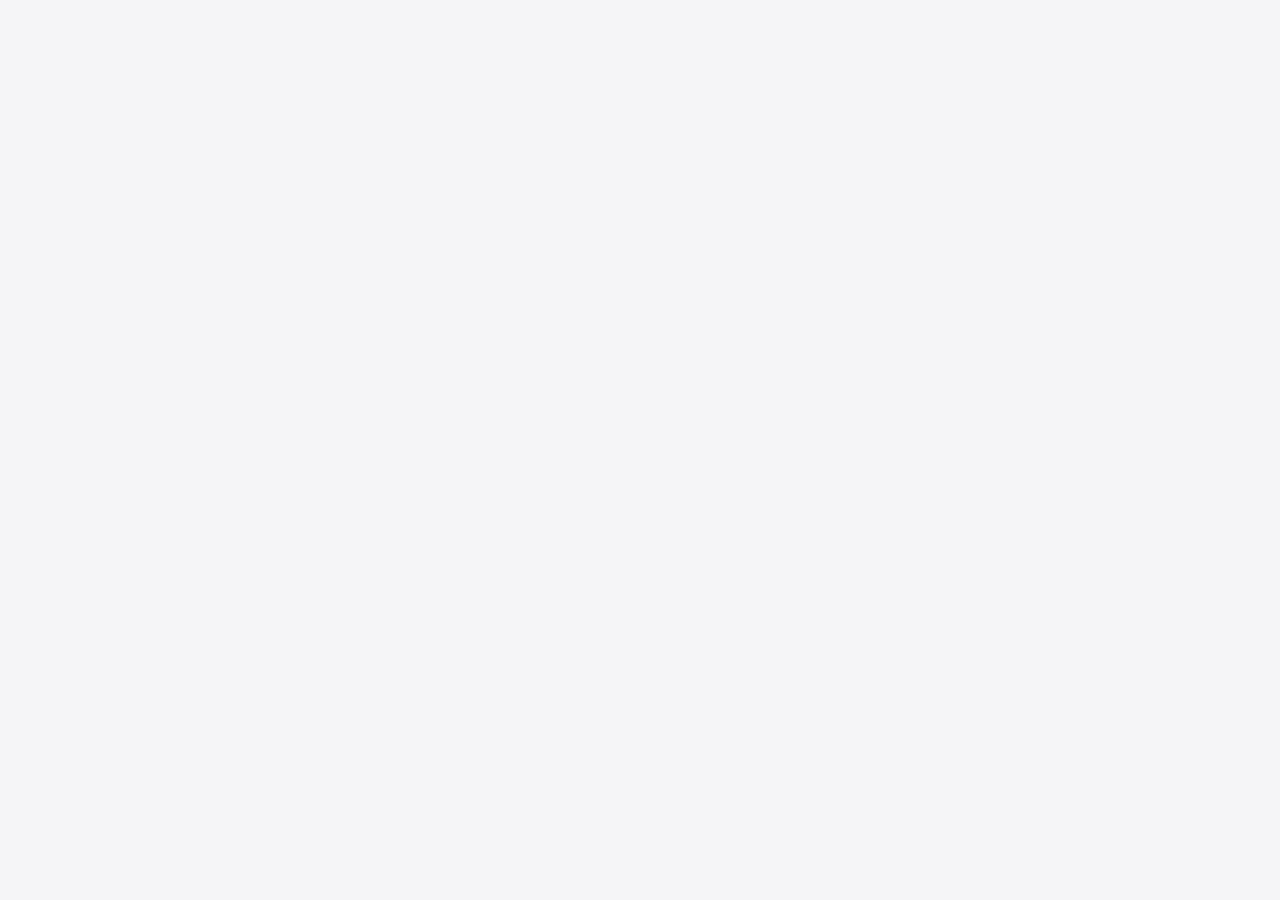
==== commit b6659964: "supabase entegrasyon" ====
--- a/admin.html
+++ b/admin.html
@@ -3,6 +3,7 @@
 <head>
   <meta charset="UTF-8">
   <meta name="viewport" content="width=device-width, initial-scale=1.0">
+  <link rel="icon" type="image/png" href="favicon.png">
   <title>Framely Admin</title>
   <link rel="stylesheet" href="css/admin.css?v=3">
 </head>
@@ -32,8 +33,8 @@
       <button type="submit" class="btn-login">Giriş Yap</button>
     </form>
 
-    <div style="margin-top:16px;padding:12px;background:#f5f5f7;border-radius:8px;font-size:12px;color:#6E6E73;text-align:center">
-      Varsayılan: <strong>admin@framely.com</strong> / <strong>Admin123</strong>
+    <div style="margin-top:16px;padding:12px;background:#f0f7ff;border-radius:8px;font-size:12px;color:#2563eb;text-align:center">
+      Supabase'de <strong>is_admin = true</strong> olan hesabınızla giriş yapın.
     </div>
   </div>
 </div>
@@ -130,7 +131,7 @@
       <div id="pendingAlert" style="background:var(--yellow-bg);border:1px solid #ffe0a0;border-radius:10px;padding:14px 18px;margin-bottom:20px;display:flex;align-items:center;gap:10px;font-size:13px">
         <span style="font-size:20px">⏳</span>
         <div><strong><span id="stat-pending">0</span> sipariş</strong> hazırlanmayı bekliyor.</div>
-        <button class="btn btn-ghost btn-sm" style="margin-left:auto" onclick="switchTab('orders');document.getElementById('orderFilter').value='Hazırlanıyor';orderFilter='Hazırlanıyor';renderOrders()">Görüntüle →</button>
+        <button class="btn btn-ghost btn-sm" style="margin-left:auto" onclick="viewPendingOrders()">Görüntüle →</button>
       </div>
 
       <!-- Recent orders -->
@@ -272,14 +273,7 @@
           </form>
         </div>
 
-        <div class="table-card" style="padding:24px;margin-top:16px">
-          <div class="table-title" style="margin-bottom:8px">Veri Yönetimi</div>
-          <div style="font-size:13px;color:var(--text-muted);margin-bottom:16px">LocalStorage'daki verileri sıfırlama işlemleri.</div>
-          <div style="display:flex;flex-direction:column;gap:10px">
-            <button class="btn btn-danger" onclick="if(confirm('Tüm siparişler silinecek!')){localStorage.removeItem('framely:orders');showToast('Siparişler temizlendi')}">🗑️ Tüm Siparişleri Sil</button>
-            <button class="btn btn-danger" onclick="if(confirm('Ürünler varsayılana sıfırlanacak!')){localStorage.removeItem('framely:products');renderProducts();showToast('Ürünler varsayılana sıfırlandı')}">↺ Ürünleri Varsayılana Sıfırla</button>
-          </div>
-        </div>
+
       </div>
     </div>
 
@@ -337,6 +331,7 @@
       </div>
     </div>
     <div class="modal-footer">
+      <button class="btn btn-ghost" onclick="downloadOrderPdf()">⬇️ PDF İndir</button>
       <button class="btn btn-ghost" onclick="closeModal('orderDetailModal')">İptal</button>
       <button id="btnSaveOrderStatus" class="btn btn-primary">Durumu Kaydet</button>
     </div>
@@ -352,6 +347,8 @@
     </div>
     <div class="modal-body">
       <form id="productForm" onsubmit="return false">
+        <div id="productFormError" class="form-error-box"></div>
+
         <div class="form-row">
           <div class="form-group">
             <label>Ürün Adı *</label>
@@ -435,16 +432,6 @@
   <span class="toast-msg"></span>
 </div>
 
-<script src="js/admin.js"></script>
-<script>
-  // Live cell count preview in product modal
-  ['pCols','pRows'].forEach(id => {
-    document.getElementById(id).addEventListener('input', () => {
-      const c = parseInt(document.getElementById('pCols').value) || 0;
-      const r = parseInt(document.getElementById('pRows').value) || 0;
-      document.getElementById('cellCountPreview').textContent = c * r;
-    });
-  });
-</script>
+<script type="module" src="js/admin.js"></script>
 </body>
 </html>
--- a/css/admin.css
+++ b/css/admin.css
@@ -829,6 +829,28 @@
   margin-top: 4px;
 }
 
+.form-error-box {
+  display: none;
+  background: #fff1f0;
+  border: 1px solid #ffd0cc;
+  color: #b42318;
+  border-radius: var(--radius-sm);
+  padding: 10px 12px;
+  font-size: 13px;
+  font-weight: 600;
+  margin-bottom: 16px;
+}
+
+.form-error-box.visible { display: block; }
+
+.products-empty {
+  grid-column: 1 / -1;
+  background: var(--surface);
+  border: 1px solid var(--border);
+  border-radius: var(--radius);
+  box-shadow: var(--shadow);
+}
+
 /* ── ORDER DETAIL MODAL ─────────────────────────────────────── */
 .order-detail-grid {
   display: grid;
